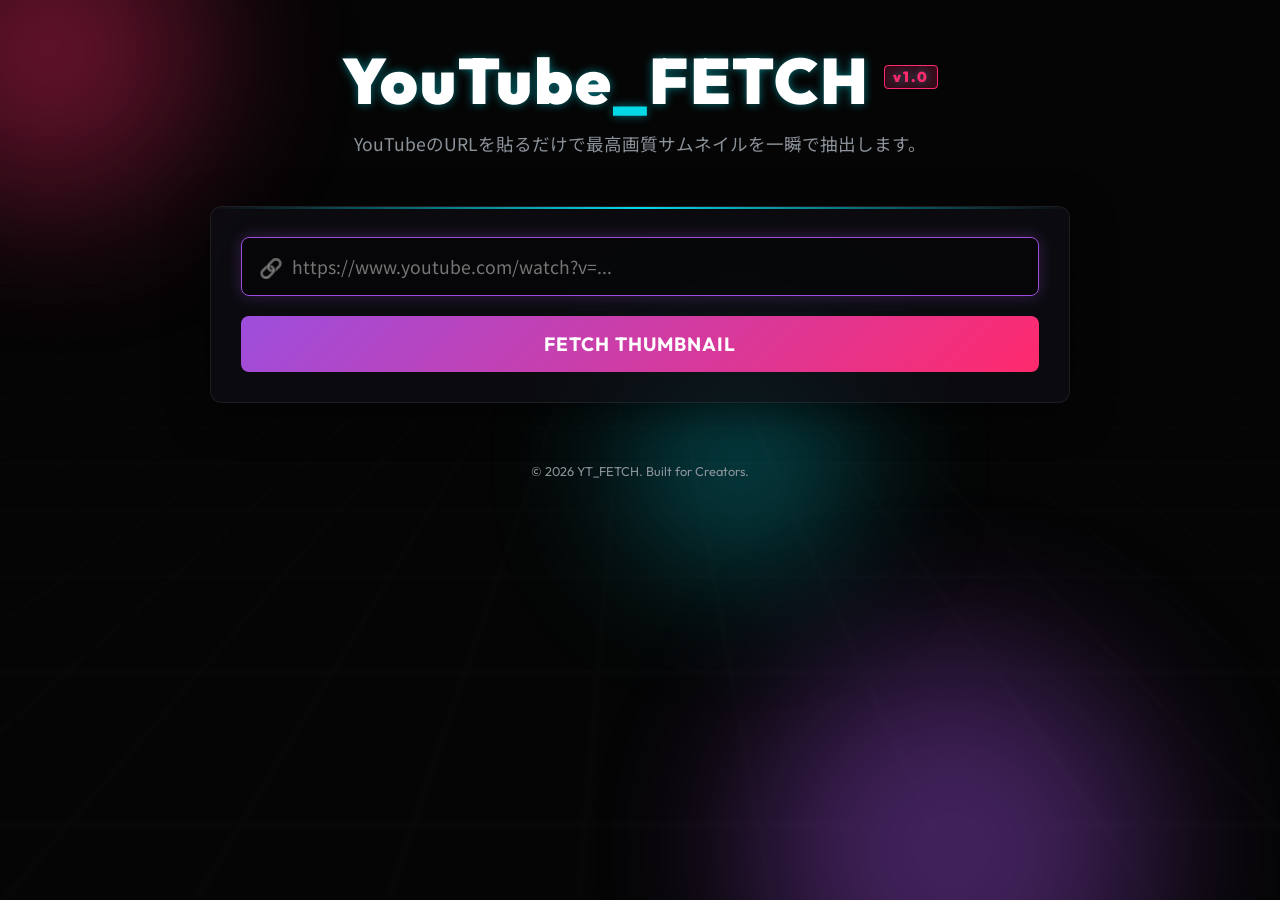
==== index.html @ a715c7b7 "Add files via upload" ====
<!DOCTYPE html>
<html lang="ja">

<head>
    <meta charset="UTF-8">
    <meta name="viewport" content="width=device-width, initial-scale=1.0">
    <title>YouTube-Fetch | 超高画質YouTubeサムネイル抽出ツール</title>
    <meta name="description" content="YouTubeのURLを貼るだけで最高画質サムネイル（maxresdefault）を一瞬で抽出・保存できるクリエイター向け無料ツール。">
    <link rel="stylesheet" href="style.css">
    <link rel="preconnect" href="https://fonts.googleapis.com">
    <link rel="preconnect" href="https://fonts.gstatic.com" crossorigin>
    <link
        href="https://fonts.googleapis.com/css2?family=Outfit:wght@300;500;700;900&family=Noto+Sans+JP:wght@400;700&display=swap"
        rel="stylesheet">
</head>

<body>
    <!-- Background Elements -->
    <div class="grid-bg"></div>
    <div class="neon-orb pink"></div>
    <div class="neon-orb purple"></div>
    <div class="neon-orb cyan"></div>

    <div class="container">
        <header>
            <h1 class="logo">YouTube<span class="flicker">_</span>FETCH <span class="badge">v1.0</span></h1>
            <p class="tagline">YouTubeのURLを貼るだけで最高画質サムネイルを一瞬で抽出します。</p>
        </header>

        <main>
            <div class="input-card glass-morph">
                <form id="fetch-form" class="fetch-form">
                    <div class="input-wrapper">
                        <input type="text" id="youtube-url" placeholder="https://www.youtube.com/watch?v=..."
                            autocomplete="off" required>
                        <i class="icon-link">🔗</i>
                    </div>
                    <button type="submit" class="btn-primary" id="fetch-btn">
                        <span class="btn-text">FETCH THUMBNAIL</span>
                        <div class="loader hidden"></div>
                    </button>
                    <p id="error-message" class="error-text hidden">有効なYouTube URLを入力してください。</p>
                </form>
            </div>

            <!-- Result Section -->
            <div id="result-container" class="result-card glass-morph hidden">
                <div class="result-header">
                    <h2>THUMBNAIL <span>READY</span></h2>
                    <span class="res-badge">HD / 1080p</span>
                </div>

                <div class="img-wrapper">
                    <img id="thumbnail-img" src="" alt="Fetched YouTube Thumbnail">
                    <div class="img-overlay">
                        <button id="download-btn" class="btn-secondary">
                            <svg width="24" height="24" viewBox="0 0 24 24" fill="none" stroke="currentColor"
                                stroke-width="2" stroke-linecap="round" stroke-linejoin="round">
                                <path d="M21 15v4a2 2 0 0 1-2 2H5a2 2 0 0 1-2-2v-4"></path>
                                <polyline points="7 10 12 15 17 10"></polyline>
                                <line x1="12" y1="15" x2="12" y2="3"></line>
                            </svg>
                            IMAGE DOWNLOAD
                        </button>
                    </div>
                </div>
            </div>

            <!-- Affiliate CTA Section -->
            <aside id="cta-section" class="cta-section hidden">
                <div class="section-divider">
                    <div class="line"></div>
                    <span>LEVEL UP YOUR SKILLS</span>
                    <div class="line"></div>
                </div>

                <div class="cta-grid">
                    <!-- CTA 1: Video Editing Course -->
                    <div style="display: flex; justify-content: center; align-items: center; padding: 20px;">
                        <a href="https://px.a8.net/svt/ejp?a8mat=4B1K5L+24SXTE+428G+BZVU9" rel="nofollow">
                            <img border="0" width="300" height="250" alt=""
                                src="https://www25.a8.net/svt/bgt?aid=260413257129&wid=001&eno=01&mid=s00000018952002015000&mc=1"></a>
                        <img border="0" width="1" height="1"
                            src="https://www15.a8.net/0.gif?a8mat=4B1K5L+24SXTE+428G+BZVU9" alt="">
                    </div>

                    <!-- CTA 2: Raw Banner -->
                    <div style="display: flex; justify-content: center; align-items: center; padding: 20px;">
                        <a href="https://px.a8.net/svt/ejp?a8mat=4B1K5L+1VVFQQ+4LJQ+5Z6WX" rel="nofollow">
                            <img border="0" width="300" height="250" alt=""
                                src="https://www25.a8.net/svt/bgt?aid=260413257114&wid=001&eno=01&mid=s00000021455001004000&mc=1"
                                style="max-width: 100%; height: auto;"></a>
                        <img border="0" width="1" height="1"
                            src="https://www15.a8.net/0.gif?a8mat=4B1K5L+1VVFQQ+4LJQ+5Z6WX" alt="">
                    </div>
                </div>
            </aside>
        </main>

        <footer>
            <p>&copy; 2026 YT_FETCH. Built for Creators.</p>
        </footer>
    </div>

    <script src="main.js"></script>
</body>

</html>
---- style.css ----
:root {
    --bg-dark: #050505;
    --bg-panel: rgba(15, 15, 20, 0.7);
    --neon-pink: #ff2a6d;
    --neon-purple: #9d4edd;
    --neon-cyan: #05d9e8;
    --text-main: #f8f9fa;
    --text-dim: #8b929a;
    --border-color: rgba(255, 255, 255, 0.08);
    
    --font-heading: 'Outfit', sans-serif;
    --font-body: 'Noto Sans JP', sans-serif;
}

* {
    box-sizing: border-box;
    margin: 0;
    padding: 0;
}

body {
    background-color: var(--bg-dark);
    color: var(--text-main);
    font-family: var(--font-body);
    min-height: 100vh;
    overflow-x: hidden;
    position: relative;
}

/* Cyberpunk Background Elements */
.grid-bg {
    position: fixed;
    top: 0;
    left: 0;
    width: 100vw;
    height: 100vh;
    background-image: 
        linear-gradient(rgba(255, 255, 255, 0.03) 1px, transparent 1px),
        linear-gradient(90deg, rgba(255, 255, 255, 0.03) 1px, transparent 1px);
    background-size: 30px 30px;
    z-index: -2;
    transform: perspective(500px) rotateX(60deg) scale(2.5) translateY(-200px);
    opacity: 0.2;
}

.neon-orb {
    position: fixed;
    border-radius: 50%;
    filter: blur(80px);
    opacity: 0.4;
    z-index: -1;
    animation: floatOrb 10s infinite alternate ease-in-out;
}

.pink { width: 300px; height: 300px; background: var(--neon-pink); top: -100px; left: -100px; }
.purple { width: 400px; height: 400px; background: var(--neon-purple); bottom: -150px; right: 10%; animation-delay: -5s; }
.cyan { width: 200px; height: 200px; background: var(--neon-cyan); top: 40%; left: 50%; animation-duration: 15s; }

@keyframes floatOrb {
    0% { transform: translate(0, 0) scale(1); }
    100% { transform: translate(30px, 50px) scale(1.2); }
}

/* Layout */
.container {
    max-width: 900px;
    margin: 0 auto;
    padding: 40px 20px;
    position: relative;
    z-index: 1;
}

/* Header */
header {
    text-align: center;
    margin-bottom: 50px;
}

.logo {
    font-family: var(--font-heading);
    font-size: 4rem;
    font-weight: 900;
    letter-spacing: 2px;
    color: #fff;
    text-shadow: 0 0 10px rgba(5, 217, 232, 0.5);
    margin-bottom: 10px;
}

.flicker {
    animation: neonFlicker 2s infinite alternate;
    color: var(--neon-cyan);
}

@keyframes neonFlicker {
    0%, 19%, 21%, 23%, 25%, 54%, 56%, 100% {opacity: 1; text-shadow: 0 0 10px var(--neon-cyan), 0 0 20px var(--neon-cyan);}
    20%, 24%, 55% {opacity: 0.1; text-shadow: none;}
}

.badge {
    font-size: 0.9rem;
    background: rgba(255, 42, 109, 0.2);
    color: var(--neon-pink);
    border: 1px solid var(--neon-pink);
    border-radius: 4px;
    padding: 2px 8px;
    vertical-align: super;
}

.tagline {
    color: var(--text-dim);
    font-size: 1.1rem;
}

/* Glass Morphism Base */
.glass-morph {
    background: var(--bg-panel);
    backdrop-filter: blur(15px);
    -webkit-backdrop-filter: blur(15px);
    border: 1px solid var(--border-color);
    border-radius: 12px;
    padding: 30px;
    box-shadow: 0 10px 40px rgba(0,0,0,0.5);
}

/* Input Area */
.input-card {
    margin-bottom: 40px;
    position: relative;
    overflow: hidden;
}

.input-card::before {
    content: '';
    position: absolute;
    top: 0; left: 0; right: 0; height: 2px;
    background: linear-gradient(90deg, transparent, var(--neon-cyan), transparent);
}

.input-wrapper {
    position: relative;
    margin-bottom: 20px;
}

.input-wrapper input {
    width: 100%;
    background: rgba(0,0,0,0.4);
    border: 1px solid var(--border-color);
    border-radius: 8px;
    padding: 16px 20px 16px 50px;
    font-size: 1.1rem;
    color: #fff;
    font-family: var(--font-body);
    transition: all 0.3s ease;
    outline: none;
}

.input-wrapper input:focus {
    border-color: var(--neon-purple);
    box-shadow: 0 0 15px rgba(157, 78, 221, 0.3);
}

.icon-link {
    position: absolute;
    left: 18px;
    top: 50%;
    transform: translateY(-50%);
    font-style: normal;
    font-size: 1.2rem;
    filter: grayscale(1);
    opacity: 0.6;
}

.btn-primary {
    width: 100%;
    padding: 16px;
    background: linear-gradient(135deg, var(--neon-purple), var(--neon-pink));
    color: white;
    border: none;
    border-radius: 8px;
    font-family: var(--font-heading);
    font-size: 1.2rem;
    font-weight: 700;
    letter-spacing: 1px;
    cursor: pointer;
    transition: all 0.3s ease;
    display: flex;
    justify-content: center;
    align-items: center;
}

.btn-primary:hover {
    transform: translateY(-2px);
    box-shadow: 0 0 20px rgba(255, 42, 109, 0.4);
}

.error-text {
    color: var(--neon-pink);
    font-size: 0.9rem;
    margin-top: 10px;
    text-align: center;
}

/* Loading Animation */
.loader {
    width: 20px;
    height: 20px;
    border: 3px solid rgba(255,255,255,0.3);
    border-top: 3px solid #fff;
    border-radius: 50%;
    animation: spin 1s linear infinite;
    display: inline-block;
}

@keyframes spin { 0% { transform: rotate(0deg); } 100% { transform: rotate(360deg); } }

/* Result Section */
.result-card {
    animation: slideUp 0.5s cubic-bezier(0.16, 1, 0.3, 1) forwards;
}

.hidden {
    display: none !important;
}

@keyframes slideUp {
    from { opacity: 0; transform: translateY(30px); }
    to { opacity: 1; transform: translateY(0); }
}

.result-header {
    display: flex;
    justify-content: space-between;
    align-items: center;
    margin-bottom: 20px;
}

.result-header h2 {
    font-family: var(--font-heading);
    font-size: 1.5rem;
    letter-spacing: 1px;
}

.result-header span {
    color: var(--neon-cyan);
}

.res-badge {
    background: rgba(5, 217, 232, 0.1);
    color: var(--neon-cyan);
    padding: 4px 10px;
    border-radius: 20px;
    font-size: 0.8rem;
    font-weight: bold;
    border: 1px solid rgba(5, 217, 232, 0.3);
}

.img-wrapper {
    position: relative;
    border-radius: 8px;
    overflow: hidden;
    border: 1px solid var(--border-color);
    background: #000;
}

#thumbnail-img {
    width: 100%;
    height: 100%;
    display: block;
    aspect-ratio: 16/9;
    object-fit: contain;
}

.img-overlay {
    position: absolute;
    bottom: 0; left: 0; right: 0;
    padding: 30px 20px 20px;
    background: linear-gradient(transparent, rgba(0,0,0,0.9));
    display: flex;
    justify-content: center;
    opacity: 0;
    transition: opacity 0.3s;
}

.img-wrapper:hover .img-overlay {
    opacity: 1;
}

.btn-secondary {
    display: flex;
    align-items: center;
    gap: 8px;
    background: rgba(255, 255, 255, 0.1);
    backdrop-filter: blur(5px);
    border: 1px solid rgba(255,255,255,0.3);
    color: #fff;
    padding: 12px 24px;
    border-radius: 4px;
    font-family: var(--font-heading);
    font-weight: 600;
    cursor: pointer;
    transition: all 0.2s;
}

.btn-secondary:hover {
    background: var(--neon-cyan);
    border-color: var(--neon-cyan);
    color: #000;
    box-shadow: 0 0 15px rgba(5, 217, 232, 0.5);
}

/* Affiliate CTA Section */
.cta-section {
    margin-top: 60px;
    animation: slideUp 0.8s ease forwards;
}

.section-divider {
    display: flex;
    align-items: center;
    gap: 15px;
    margin-bottom: 30px;
}

.section-divider .line {
    flex: 1;
    height: 1px;
    background: linear-gradient(90deg, transparent, var(--border-color), transparent);
}

.section-divider span {
    font-family: var(--font-heading);
    font-size: 0.9rem;
    letter-spacing: 2px;
    color: var(--text-dim);
}

.cta-grid {
    display: grid;
    grid-template-columns: repeat(auto-fit, minmax(300px, 1fr));
    gap: 20px;
}

.cta-card {
    background: var(--bg-panel);
    border: 1px solid var(--border-color);
    border-radius: 8px;
    padding: 25px;
    text-decoration: none;
    color: var(--text-main);
    display: flex;
    align-items: flex-start;
    gap: 20px;
    transition: all 0.3s ease;
}

.cta-icon {
    font-size: 2.5rem;
}

.cta-content h3 {
    font-size: 1.1rem;
    margin-bottom: 8px;
}

.cta-content p {
    font-size: 0.85rem;
    color: var(--text-dim);
    margin-bottom: 15px;
    line-height: 1.5;
}

.cta-action {
    color: var(--neon-cyan);
    font-size: 0.9rem;
    font-weight: bold;
    display: inline-block;
    transition: transform 0.2s;
}

.cta-card:hover {
    transform: translateY(-5px);
    border-color: rgba(255, 255, 255, 0.2);
}

.cta-card:hover .cta-action {
    transform: translateX(5px);
}

.premium-glow {
    position: relative;
    border-color: rgba(157, 78, 221, 0.4);
}

.premium-glow::before {
    content: '';
    position: absolute;
    top: -1px; left: -1px; right: -1px; bottom: -1px;
    border-radius: 8px;
    background: linear-gradient(45deg, var(--neon-purple), transparent, var(--neon-pink));
    z-index: -1;
    opacity: 0.5;
}

/* Footer */
footer {
    text-align: center;
    margin-top: 60px;
    padding-bottom: 20px;
    color: var(--text-dim);
    font-size: 0.8rem;
    font-family: var(--font-heading);
}

@media (max-width: 600px) {
    .logo { font-size: 3rem; }
    .img-overlay { opacity: 1; padding: 15px 10px 10px; }
    .cta-card { flex-direction: column; gap: 10px; }
}
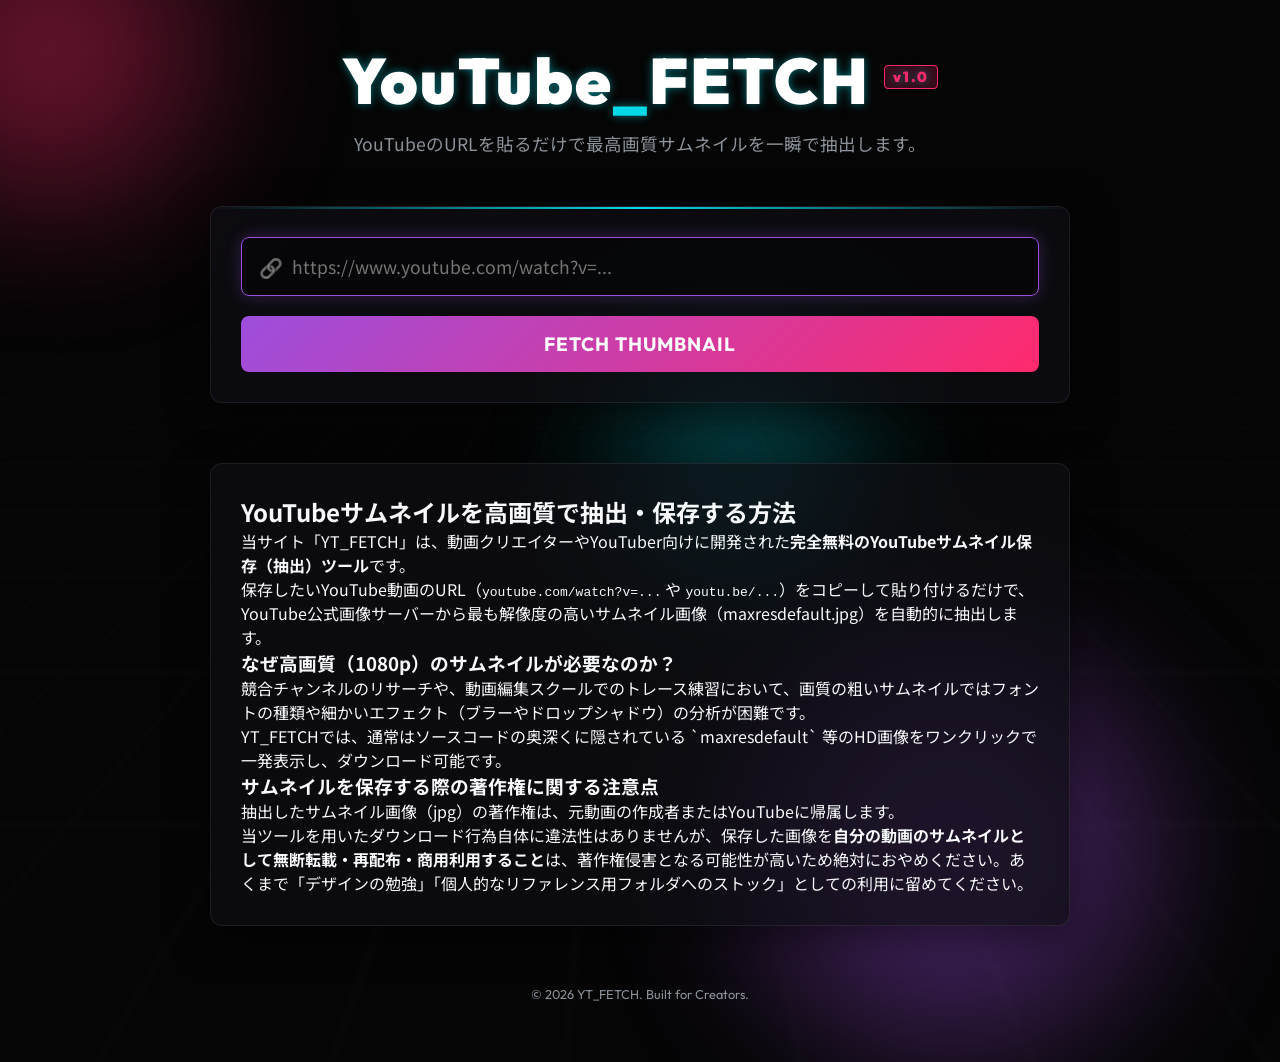
==== commit 342826fe: "Add files via upload" ====
--- a/index.html
+++ b/index.html
@@ -13,6 +13,16 @@
         href="https://fonts.googleapis.com/css2?family=Outfit:wght@300;500;700;900&family=Noto+Sans+JP:wght@400;700&display=swap"
         rel="stylesheet">
 </head>
+
+<!-- Google tag (gtag.js) -->
+<script async src="https://www.googletagmanager.com/gtag/js?id=G-TQ134270V8"></script>
+<script>
+    window.dataLayer = window.dataLayer || [];
+    function gtag() { dataLayer.push(arguments); }
+    gtag('js', new Date());
+
+    gtag('config', 'G-TQ134270V8');
+</script>
 
 <body>
     <!-- Background Elements -->
@@ -95,6 +105,21 @@
                     </div>
                 </div>
             </aside>
+
+            <!-- SEO Content Section -->
+            <article class="seo-article glass-morph" style="margin-top: 60px;">
+                <h2>YouTubeサムネイルを高画質で抽出・保存する方法</h2>
+                <p>当サイト「YT_FETCH」は、動画クリエイターやYouTuber向けに開発された<strong>完全無料のYouTubeサムネイル保存（抽出）ツール</strong>です。<br>
+                保存したいYouTube動画のURL（<code>youtube.com/watch?v=...</code> や <code>youtu.be/...</code>）をコピーして貼り付けるだけで、YouTube公式画像サーバーから最も解像度の高いサムネイル画像（maxresdefault.jpg）を自動的に抽出します。</p>
+
+                <h3>なぜ高画質（1080p）のサムネイルが必要なのか？</h3>
+                <p>競合チャンネルのリサーチや、動画編集スクールでのトレース練習において、画質の粗いサムネイルではフォントの種類や細かいエフェクト（ブラーやドロップシャドウ）の分析が困難です。<br>
+                YT_FETCHでは、通常はソースコードの奥深くに隠されている `maxresdefault` 等のHD画像をワンクリックで一発表示し、ダウンロード可能です。</p>
+
+                <h3>サムネイルを保存する際の著作権に関する注意点</h3>
+                <p>抽出したサムネイル画像（jpg）の著作権は、元動画の作成者またはYouTubeに帰属します。<br>
+                当ツールを用いたダウンロード行為自体に違法性はありませんが、保存した画像を<strong>自分の動画のサムネイルとして無断転載・再配布・商用利用すること</strong>は、著作権侵害となる可能性が高いため絶対におやめください。あくまで「デザインの勉強」「個人的なリファレンス用フォルダへのストック」としての利用に留めてください。</p>
+            </article>
         </main>
 
         <footer>
